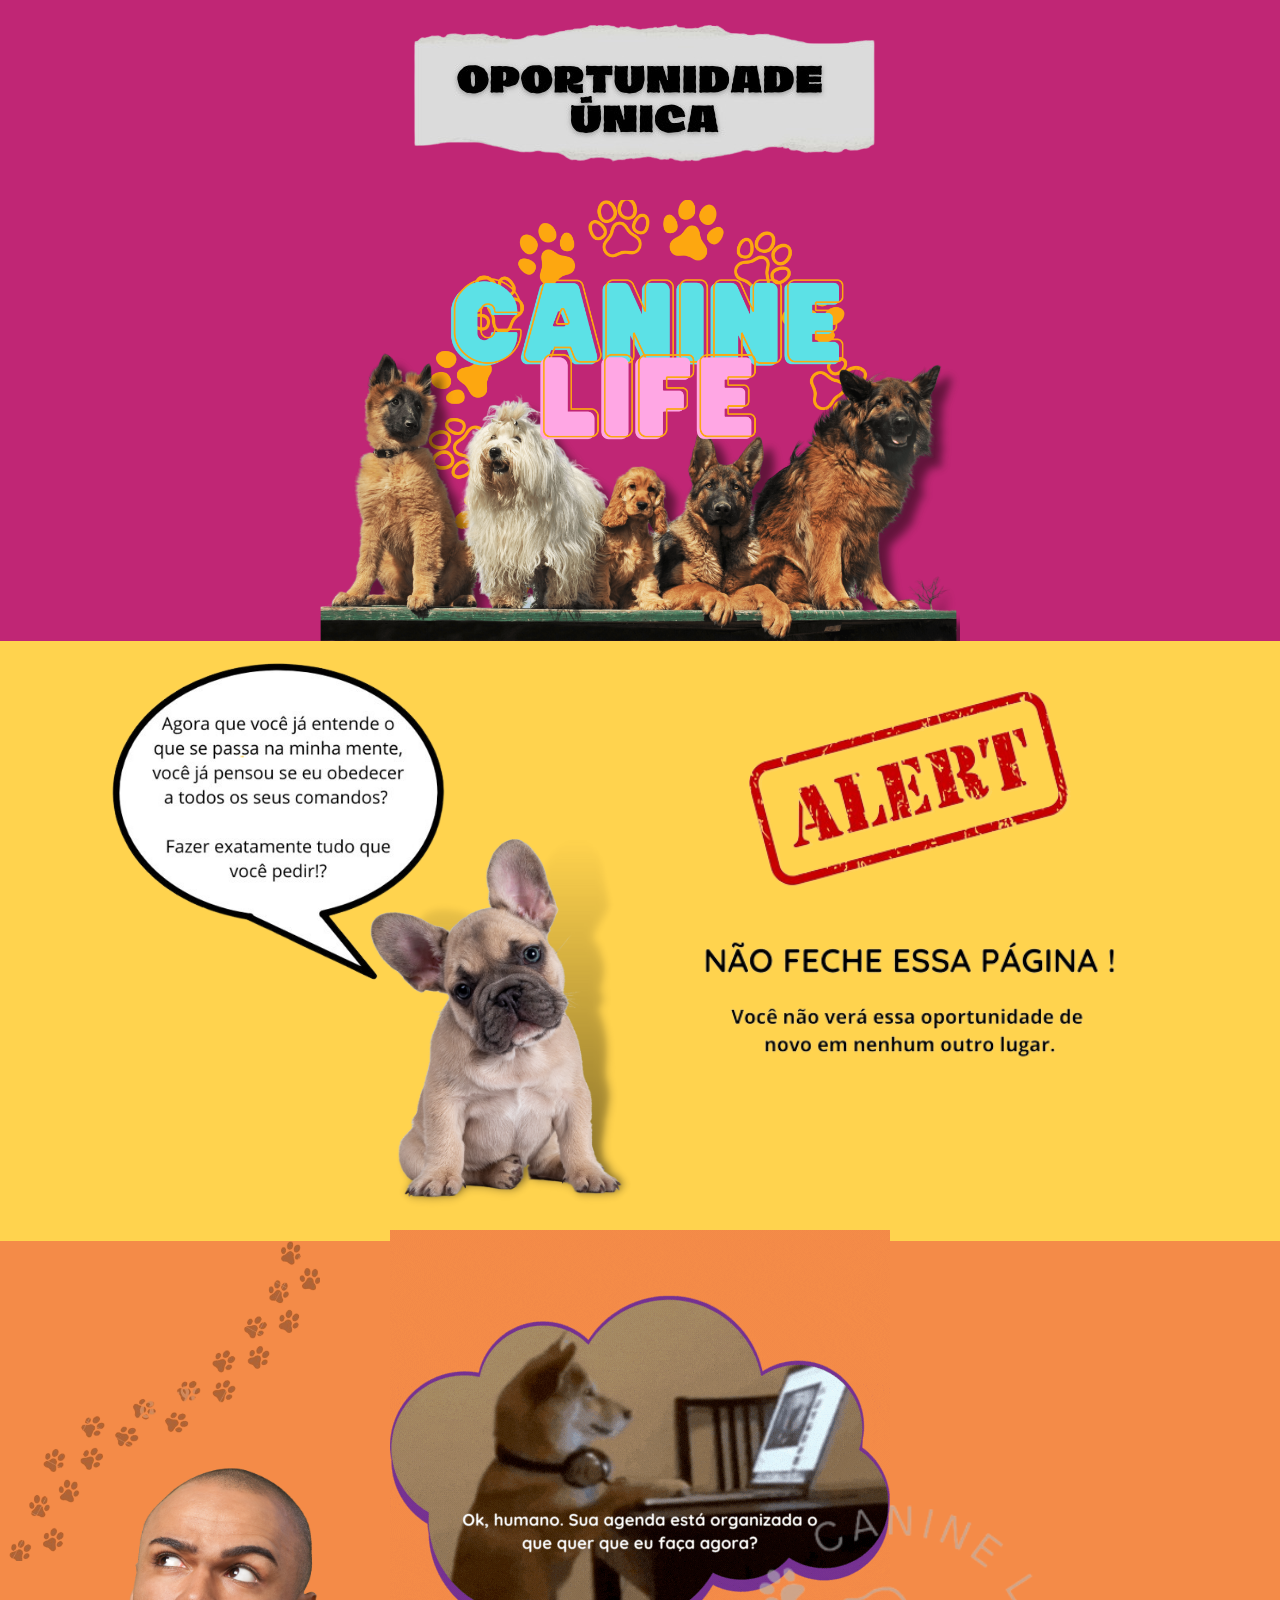
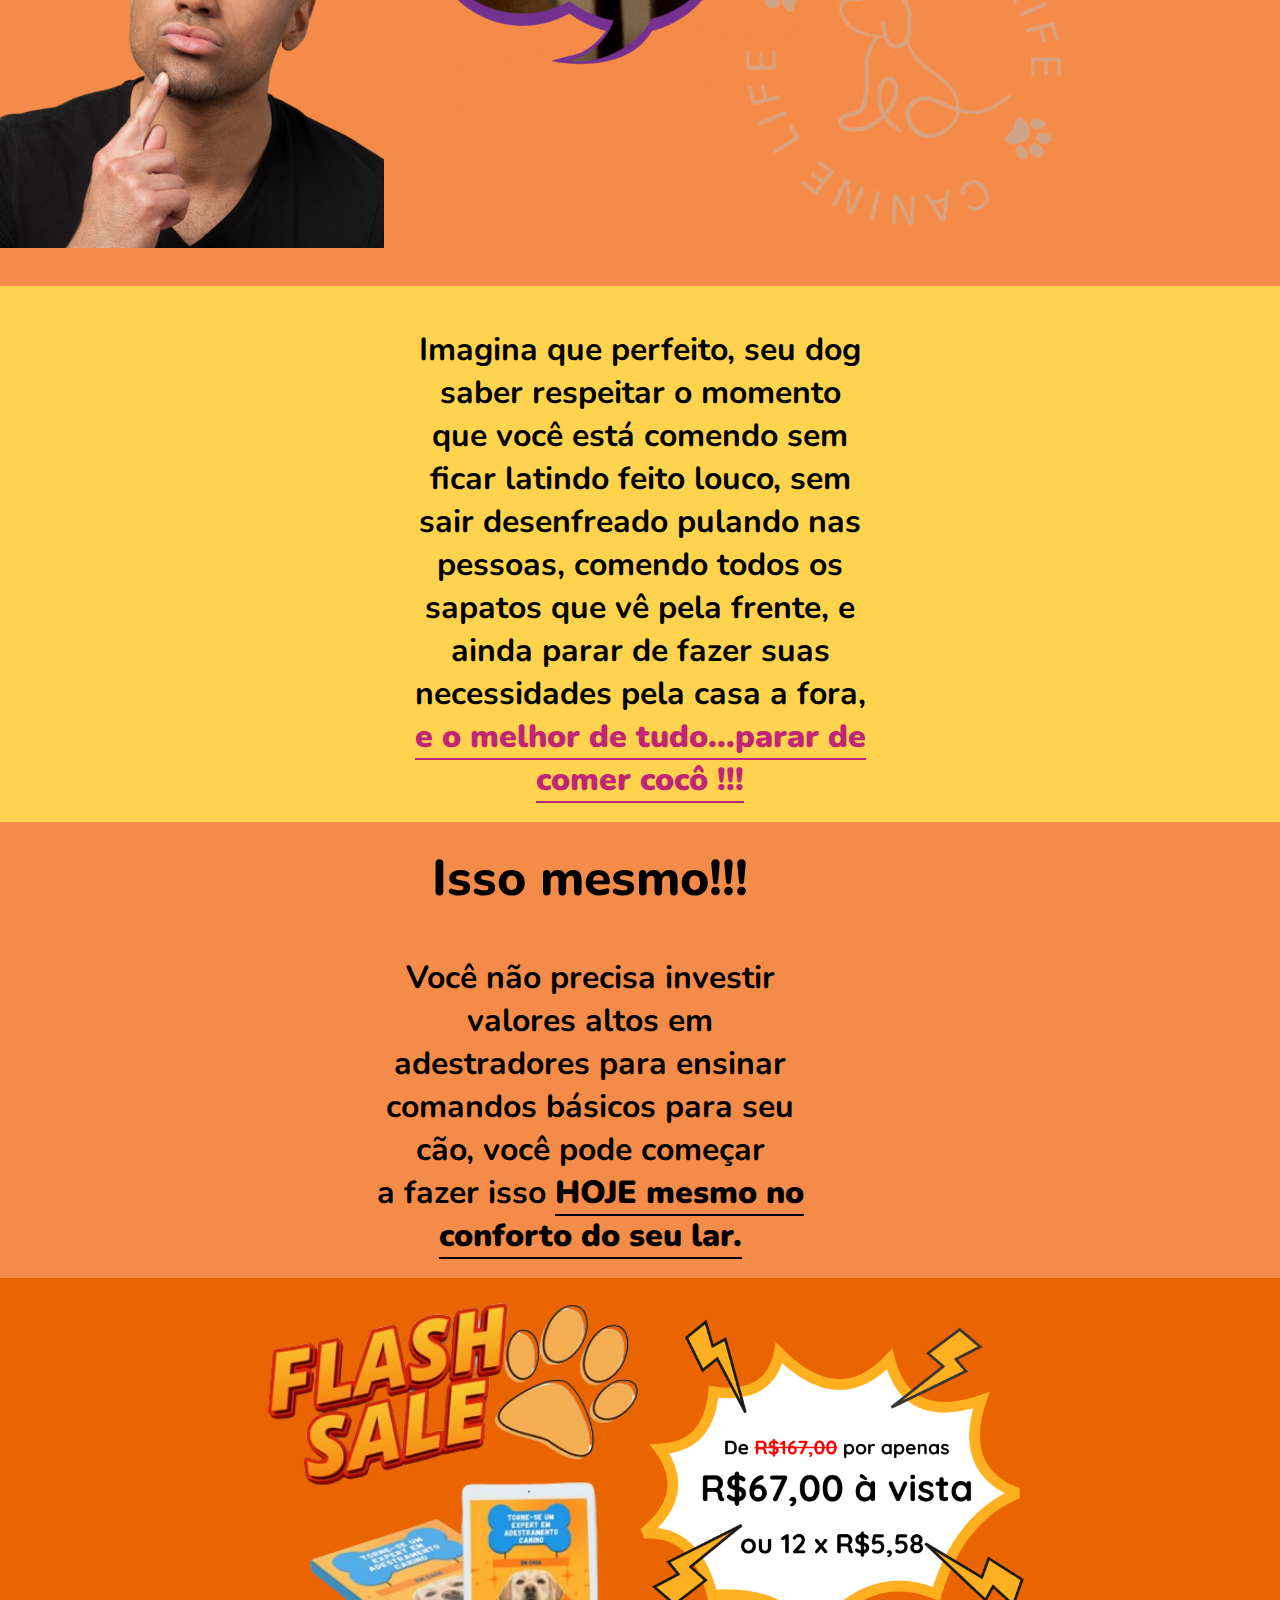
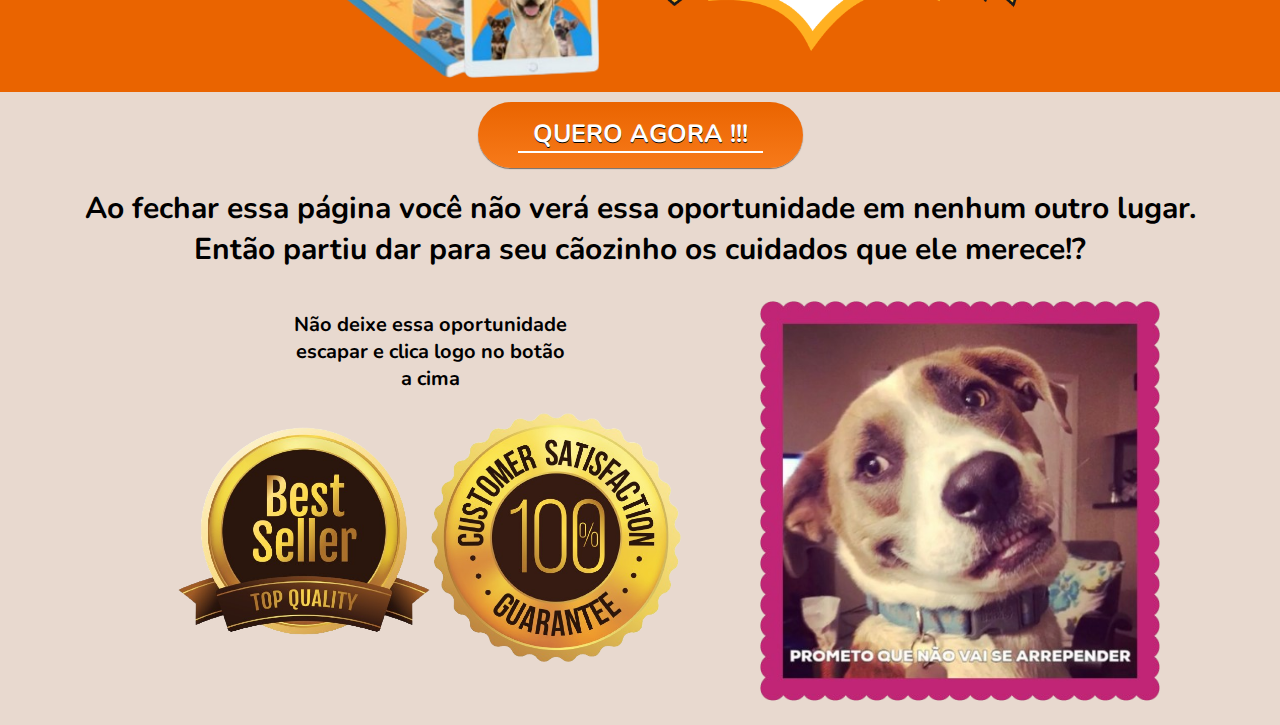
==== UPSELL/index.html @ 682af342 "Add files via upload" ====
<!DOCTYPE html>
<html lang="en">
<head>
    <meta charset="UTF-8">
    <meta name="viewport" content="width=device-width, initial-scale=1.0">
    <title>Cão</title>
    <link rel="stylesheet" href="./cont/style.css" type="text/css" media="all">
    <link rel="shortcut icon" type="image/png" href="./cont/img/Logo/Logo Canine Life.png">
    <link rel="stylesheet" href="./cont/bootstrap.min.css" integrity="sha384-MCw98/SFnGE8fJT3GXwEOngsV7Zt27NXFoaoApmYm81iuXoPkFOJwJ8ERdknLPMO" crossorigin="anonymous">

</head>
<body>
    <section class="section-topo">
        <div class="container">
            <div class="text-logo">
                <img src="./s0.png" alt="">
                <img width="50%" src="Canine Life (1).png" alt="">
            </div>
        </div>
    </section>

    <section class="section-2">
        <div class="container">
            <div class="text-logo-2">
                <div class="aviso zz">
                    <img src="./s2-2.png" alt="">
                </div>
                <div class="cachorro zz">
                    <img src="./s2-1.png" alt="">
                </div>
                <div class="balao zz">
                    <img src="./s2-3.png" alt="">
                </div>
            </div>
        </div>
    </section>

    <section class="section-4">
        <div class="container">
            <div class="text-logo-4">
                <div class="patinhas">
                    <img width="50%" src="s4-2.png"></img>
                </div>
                <div class="gif">
                    <img src="./s4-1.gif" alt="">
                </div>
                <div class="logo">
                    <img src="s4-3.png" alt="">
                    <img style="position: relative; left: 25%; opacity: 0.6;
                    @media only screen and (max-width: 700px) {
                      left: 20%;
                    }" src="ddss.png" alt="">
                    
                </div>
                
            </div>
        </div>
    </section>

    <section class="section-5">
        <div class="container">
            <div class="text-logo-5">
                <img src="./s5-1.gif" alt="">
                <h1 class="">Imagina que perfeito, seu dog<br> saber respeitar o momento<br> que você está comendo sem<br> ficar latindo feito louco, sem<br> sair desenfreado pulando nas<br> pessoas, comendo todos os<br> sapatos que vê pela frente, e<br> ainda parar de fazer suas<br> necessidades pela casa a fora,<br> <b style="color: #C02675; border-bottom: 2px solid #C02675;"> e o melhor de tudo...parar de <br> comer cocô !!!</b></h1>
            </div>
        </div>
    </section>

    <section class="section-6">
        <div class="container">
            <div class="text-logo-6">
                <img src="./s6-1.gif" alt="">
                <h1 class=""><b style="font-weight: 800; font-size: 50px;" >Isso mesmo!!!</b><br><br> Você não precisa investir<br> valores altos em<br> adestradores para ensinar<br> comandos básicos para seu<br> cão, você pode começar<br> a fazer isso <b style="border-bottom: 2px solid #000000;">HOJE mesmo no <br> conforto do seu lar.</b></h1>
            </div>
        </div>
    </section>

    <section class="section-3">
        <div class="container">
            <div class="text-logo-3">
                <img src="./s6.png" alt="">
                <img src="./s6-2.png" alt="">
            </div>
        </div>
    </section>

    <footer class="footer">
        <div class="container">
            <div class="footer-interno">
                <div style="text-align: center;">
                    <a href="" class="a-btn" style="text-decoration: none; text-align: center;">
                        <span class="span-btn" style="border-bottom: 2px solid #ffffff;">QUERO AGORA !!!</span>
                    </a>
                </div>
                <div>
                    <h1>Ao fechar essa página você não verá essa oportunidade em nenhum outro lugar.<br>
                        Então partiu dar para seu cãozinho os cuidados que ele merece!?</h1>
                </div>
                <div class="serie">
                    <div class="inter-mg">
                        <h3>Não deixe essa oportunidade <br> escapar e clica logo no botão <br> a cima</h3>
                        <div class="inter-mg-dd">
                            <img src="s7-2.png" alt="">
                            <img src="s7-1.png" alt="">
                        </div>

                    </div>
                    <div class="cahor-mg">
                        <img src="s7-3.png" alt="">
                    </div>
                    
                </div>

            </div>
        </div>
    </footer>

    <script src="https://code.jquery.com/jquery-3.3.1.slim.min.js" integrity="sha384-q8i/X+965DzO0rT7abK41JStQIAqVgRVzpbzo5smXKp4YfRvH+8abtTE1Pi6jizo" crossorigin="anonymous"></script>
    <script src="https://cdnjs.cloudflare.com/ajax/libs/popper.js/1.14.3/umd/popper.min.js" integrity="sha384-ZMP7rVo3mIykV+2+9J3UJ46jBk0WLaUAdn689aCwoqbBJiSnjAK/l8WvCWPIPm49" crossorigin="anonymous"></script>
    <script src="https://stackpath.bootstrapcdn.com/bootstrap/4.1.3/js/bootstrap.min.js" integrity="sha384-ChfqqxuZUCnJSK3+MXmPNIyE6ZbWh2IMqE241rYiqJxyMiZ6OW/JmZQ5stwEULTy" crossorigin="anonymous"></script>
    <script src="./cont/js/com.js"></script>
</body>
</html>
---- UPSELL/cont/style.css ----
/* Reset */
@import url("https://fonts.googleapis.com/css2?family=Nunito:wght@200;400;700;800;900&display=swap");
body{
    display: contents;
}
/* Reset */

/* section-topo */
.section-topo{
    background-color: #C02675;
}

.section-topo .text-logo{
    display: flex;
    flex-direction: column;
    align-items: center;
}
/* section-topo */

/* section-2 */
.section-2{
    background-color: #FFD34E;
    height: 600px;
}

.section-2 .text-logo-2{
    text-align: center;
    display: flex;
    flex-direction: row-reverse;
    justify-content: center;
}

.section-2 .text-logo-2 .zz{

    width: 33%;
}

.section-2 .text-logo-2 .balao{
    display: flex;
    position: relative;
    left: 70px;
}

.section-2 .text-logo-2 .balao img{
    width: 100%;
    height: 80%;
}

.section-2 .text-logo-2 .cachorro{
    display: flex;
    position: relative;
    right: 160px;
    top: 150px;
}

.section-2 .text-logo-2 .cachorro img{
    width: 110%;
}

.section-2 .text-logo-2 .aviso{
    position: relative;
    right: 151px;
    top: 50px;
}

.section-2 .text-logo-2 .aviso img{
    width: 100%;
    height: 80%;
}

/* section-2 */

/* section-3 */
.section-3{
    background: #EA6400;
}

.section-3 .text-logo-3{
    text-align: center;
    display: flex;
    justify-content: center;
    align-items: center;
}

.section-3 .text-logo-3 img{
    width: 30%;
    height: 20%;
}
/* section-3 */

/* section-4 */
.section-4{
    background-color: #F48B48;
    height: 645px;
}

.section-4 .text-logo-4 .patinhas{
    width: 50%;
}

.section-4 .text-logo-4 .gif{
    text-align: center;
    position: relative;
    top: -335px;
}


.section-4 .text-logo-4 .logo {
    position: relative;
    top: -605px;
}

.section-4 .text-logo-4 .logo img{
    width: 30%;
}
/* section-4 */

/* section-5 */
.section-5 {
    background-color: #FFD34E;
}

.section-5 .text-logo-5{
    display: flex;
    align-items: center;
    font-family: Nunito, sans-serif;
    text-align: center;
    font-size: 600;
    justify-content: center;
    flex-direction: column;
}

.section-5 .text-logo-5 img{
    padding: 10px 50px;
}
/* section-5 */

/* section-6 */
.section-6 {
    background-color: #F48B48;
}

.section-6 .text-logo-6{
    display: flex;
    flex-direction: row-reverse;
    align-items: center;
    font-family: Nunito, sans-serif;
    text-align: center; 
    font-size: 600;
    justify-content: center;
}

.section-6 .text-logo-6 img{
    padding: 10px 50px;
}
/* section-6 */

/* footer */
.footer{
    background: #E8D9CF;
    padding: 10px;
}

.footer .footer-interno{
    text-align: center;
}

.footer .footer-interno h1{
    font-size: 30px;
    font-family: Nunito, sans-serif;
    text-align: center; 
    font-size: 600;
}

.footer .footer-interno h3{
    font-size: 20px;
    font-family: Nunito, sans-serif;
    text-align: center; 
    font-size: 600;
}

.footer .footer-interno .serie {
    display: flex;
}

.footer .footer-interno .serie .cahor-mg img{
    position: relative;
    left: -100px;
    width: 100%;
}

.footer .footer-interno .serie .inter-mg-dd{
    display: flex;
    justify-content: center;
    align-items: center;
}

.footer .footer-interno .serie .inter-mg-dd img{
    width: 30%;
}
/* footer */

.a-btn {
    font-family: Nunito, sans-serif;
    text-align: center; 
    position:relative!important; display: inline-block!important; 
    padding: 15px 40px; border-color: #8120ff; border-width: 0px; 
    border-radius: 35px; 
    background: linear-gradient(to bottom, #EA6400 0%, #f77a1a 100%); 
    box-shadow: 0px 1px 1px 0px rgba(0,0,0,0.5); 
    }
    .span-btn {
        -webkit-font-smoothing: antialiased; 
        text-align: center;
        margin: 0; 
        border: 0; 
        display: block; 
        position: relative; 
        z-index: 1; 
        padding: 0 15px; 
        white-space: normal; 
        font-size: 25px;
        color: #ffffff; 
        font-weight: bold; 
        text-shadow: #000000 0px 1px 0px;
    }
    .span-btn2 {
        text-align: center;
        display: block; 
        font-family: Nunito, sans-serif;
        font-size: 15px;
        color: #000000; 
    }

/* responsivo */

@media (max-width: 700px) {
    /* section-topo */
    .section-topo{
        background-color: #C02675;
    }

    .section-topo .text-logo{
        display: flex;
        flex-direction: column;
        align-items: center;
    }

    .section-topo .text-logo img{
        width: 80%;
    }
    /* section-topo */

    /* section-2 */
    .section-2{
        background-color: #FFD34E;
        height: 360px;
    }

    .section-2 .text-logo-2{
        text-align: center;
        display: flex;
        flex-direction: row-reverse;
        justify-content: center;
    }

    .section-2 .text-logo-2 .zz{

        width: 33%;
    }

    .section-2 .text-logo-2 .balao{
        display: flex;
        position: relative;
        left: 30px;
    }

    .section-2 .text-logo-2 .balao img{
        width: 120%;
        height: 80%;
    }

    .section-2 .text-logo-2 .cachorro{
        display: flex;
        position: relative;
        right: 22px;
        text-align: center;
        top: 60px;
    }

    .section-2 .text-logo-2 .cachorro img{
        width: 150%;
    }

    .section-2 .text-logo-2 .aviso{
        position: relative;
        right: 127px;
        top: 212px;
    }

    .section-2 .text-logo-2 .aviso img{
        width: 130%;
        height: 80%;
    }

    /* section-2 */

    /* section-3 */
    .section-3{
        background: #EA6400;
    }

    .section-3 .text-logo-3{
        text-align: center;
        display: flex;
        justify-content: center;
        align-items: center;
        padding: 10px;
        flex-direction: column;
    }

    .section-3 .text-logo-3 img{
        width: 80%;
        height: 30%;
    }
    /* section-3 */

    /* section-4 */
    .section-4{
        background-color: #F48B48;
        height: 400px;
    }

    .section-4 .text-logo-4 .patinhas{
        width: 50%;
    }

    .section-4 .text-logo-4 .gif{
        text-align: center;
        position: relative;
        top: -50px;
    }

    .section-4 .text-logo-4 .gif img{
        width: 80%;
    }

    .section-4 .text-logo-4 .logo {
        position: relative;
        top: -130px;
    }

    .section-4 .text-logo-4 .logo img{
        width: 40%;
    }
    /* section-4 */

    /* section-5 */
    .section-5 {
        background-color: #FFD34E;
    }

    .section-5 .text-logo-5{
        display: flex;
        align-items: center;
        font-family: Nunito, sans-serif;
        text-align: center; 
        font-size: 600;
        justify-content: center;
    }

    .section-5 .text-logo-5 img{
        width: 100%;
    }
    /* section-5 */

    /* section-6 */
    .section-6 {
        background-color: #F48B48;
    }

    .section-6 .text-logo-6{
        display: flex;
        flex-direction: column;
        align-items: center;
        font-family: Nunito, sans-serif;
        text-align: center;
        font-size: 600;
        justify-content: center;
    }

    .section-6 .text-logo-6 img{
        width: 100%;
    }
    /* section-6 */

    /* footer */
    .footer{
        background: #E8D9CF;
        padding: 10px;
    }

    .footer .footer-interno{
        text-align: center;
    }

    .footer .footer-interno h1{
        font-size: 30px;
        font-family: Nunito, sans-serif;
        text-align: center; 
        font-size: 600;
    }

    .footer .footer-interno h3{
        font-size: 20px;
        font-family: Nunito, sans-serif;
        text-align: center; 
        font-size: 600;
    }

    .footer .footer-interno .serie {
        display: flex;
        flex-direction: column-reverse;
    }

    .footer .footer-interno .serie .cahor-mg img{
        position: relative;
        left: -0px;
        width: 95%;
    }

    .footer .footer-interno .serie .inter-mg-dd{
        display: flex;
        justify-content: center;
        align-items: center;
    }

    .footer .footer-interno .serie .inter-mg-dd img{
        width: 50%;
    }
    /* footer */

    .a-btn {
        font-family: Nunito, sans-serif;
        text-align: center; 
        position:relative!important; display: inline-block!important; 
        padding: 15px 40px; border-color: #8120ff; border-width: 0px; 
        border-radius: 35px; 
        background: linear-gradient(to bottom, #EA6400 0%, #f77a1a 100%); 
        box-shadow: 0px 1px 1px 0px rgba(0,0,0,0.5); 
        }
        .span-btn {
            -webkit-font-smoothing: antialiased; 
            text-align: center;
            margin: 0; 
            border: 0; 
            display: block; 
            position: relative; 
            z-index: 1; 
            padding: 0 15px; 
            white-space: normal; 
            font-size: 25px;
            color: #ffffff; 
            font-weight: bold; 
            text-shadow: #000000 0px 1px 0px;
        }
        .span-btn2 {
            text-align: center;
            display: block; 
            font-family: Nunito, sans-serif;
            font-size: 15px;
            color: #000000; 
        }

    /* responsivo */
    }
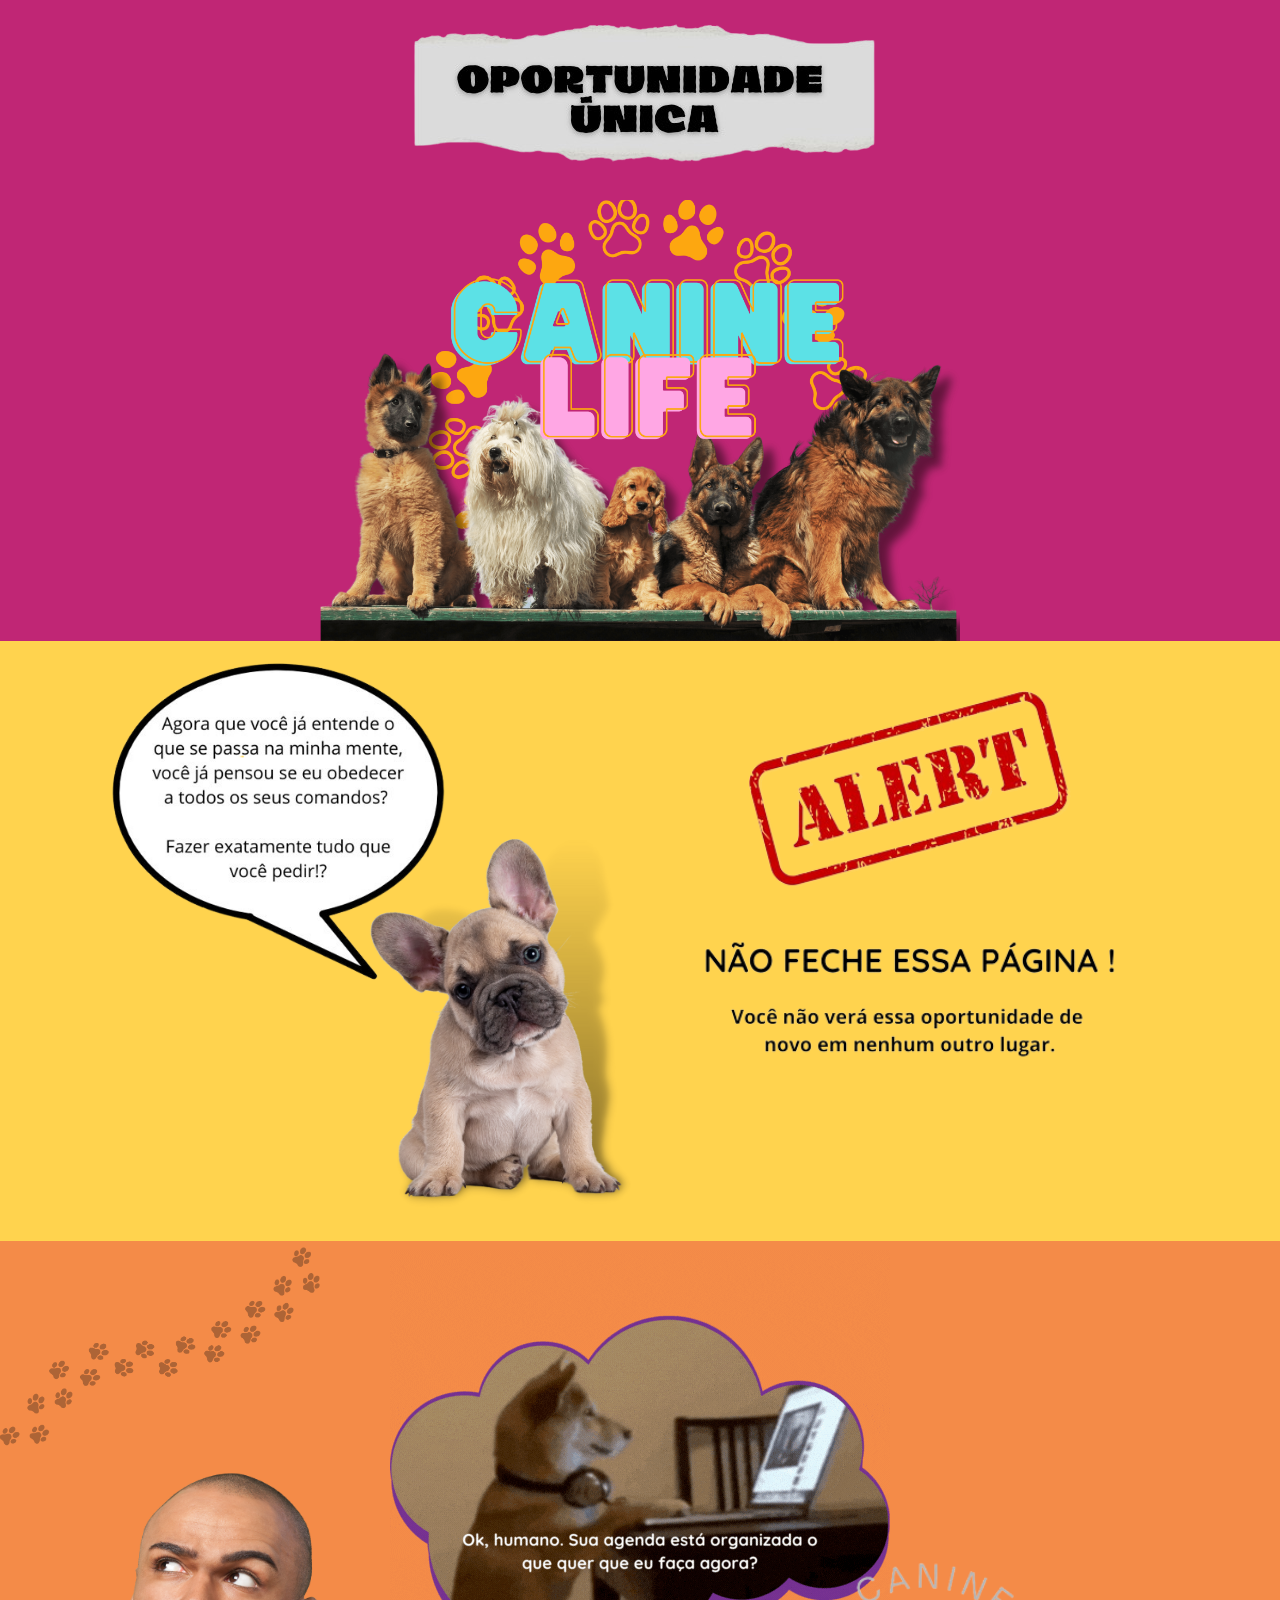
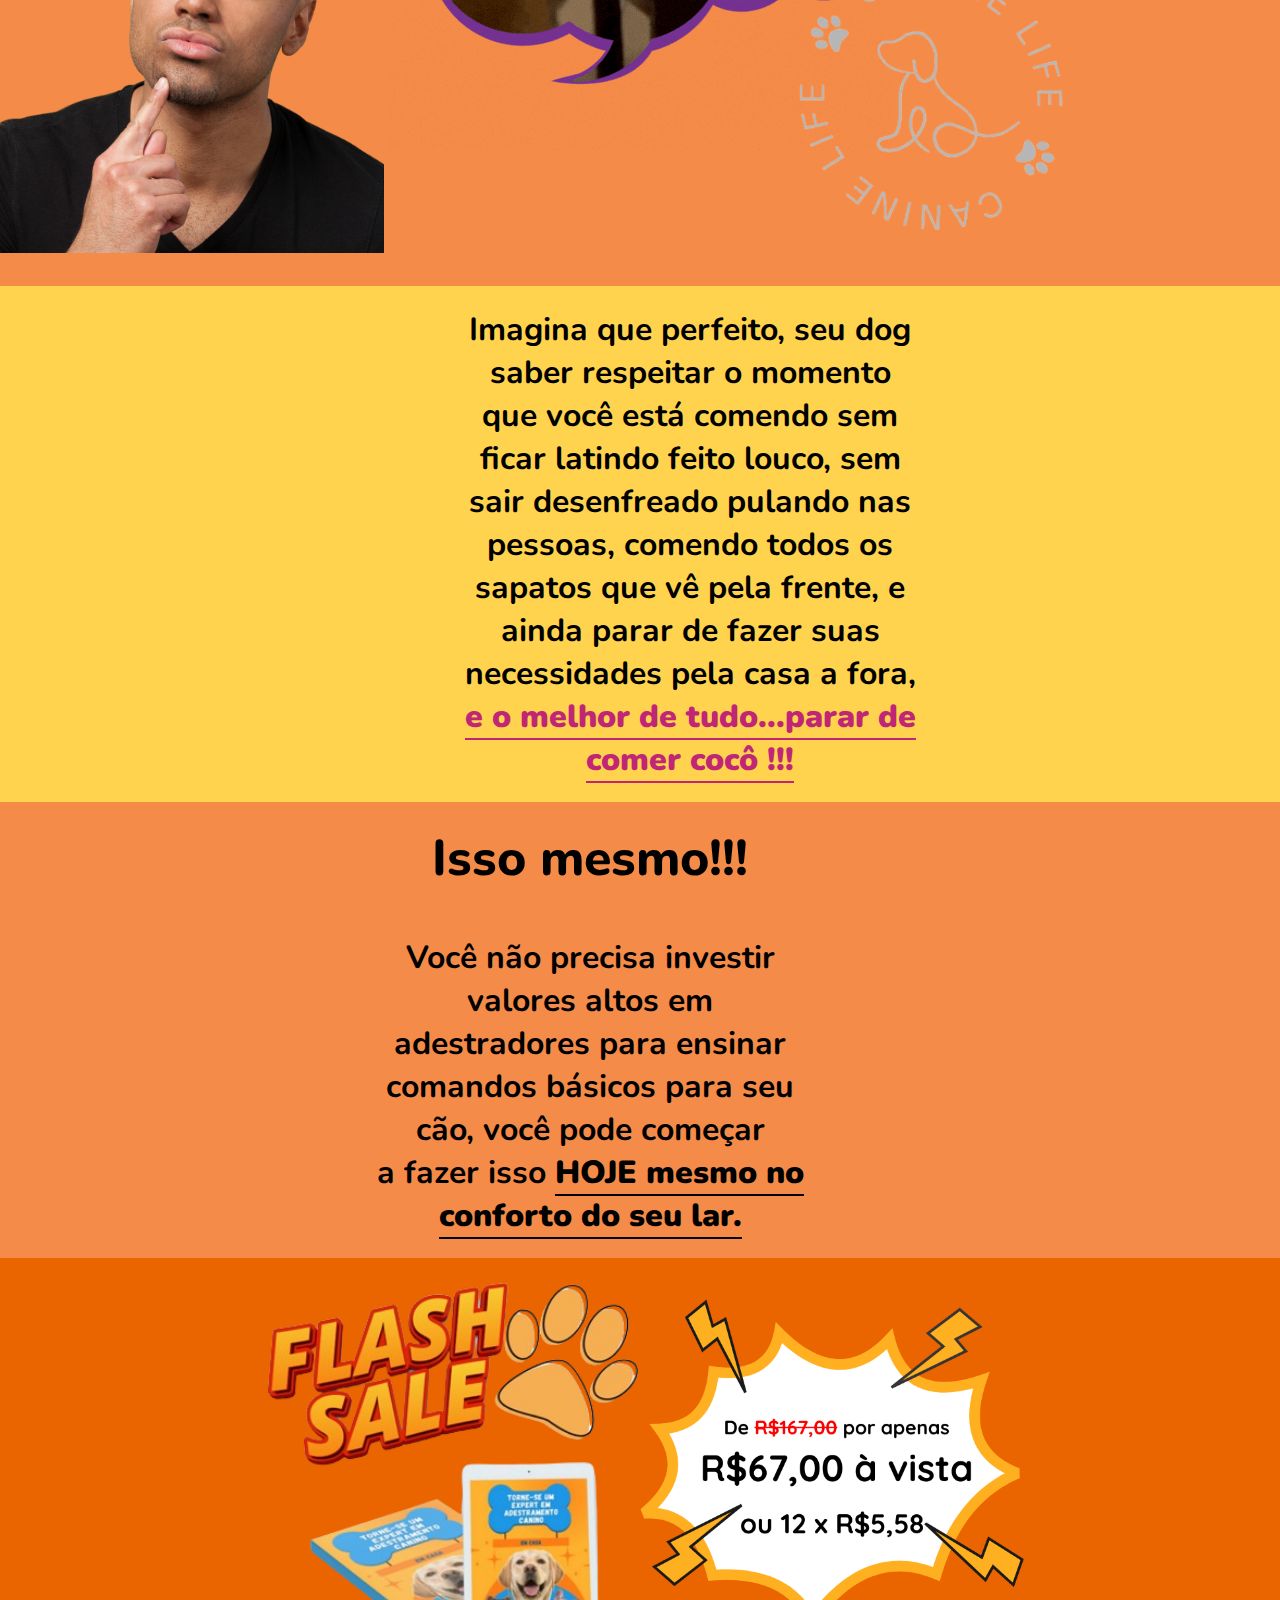
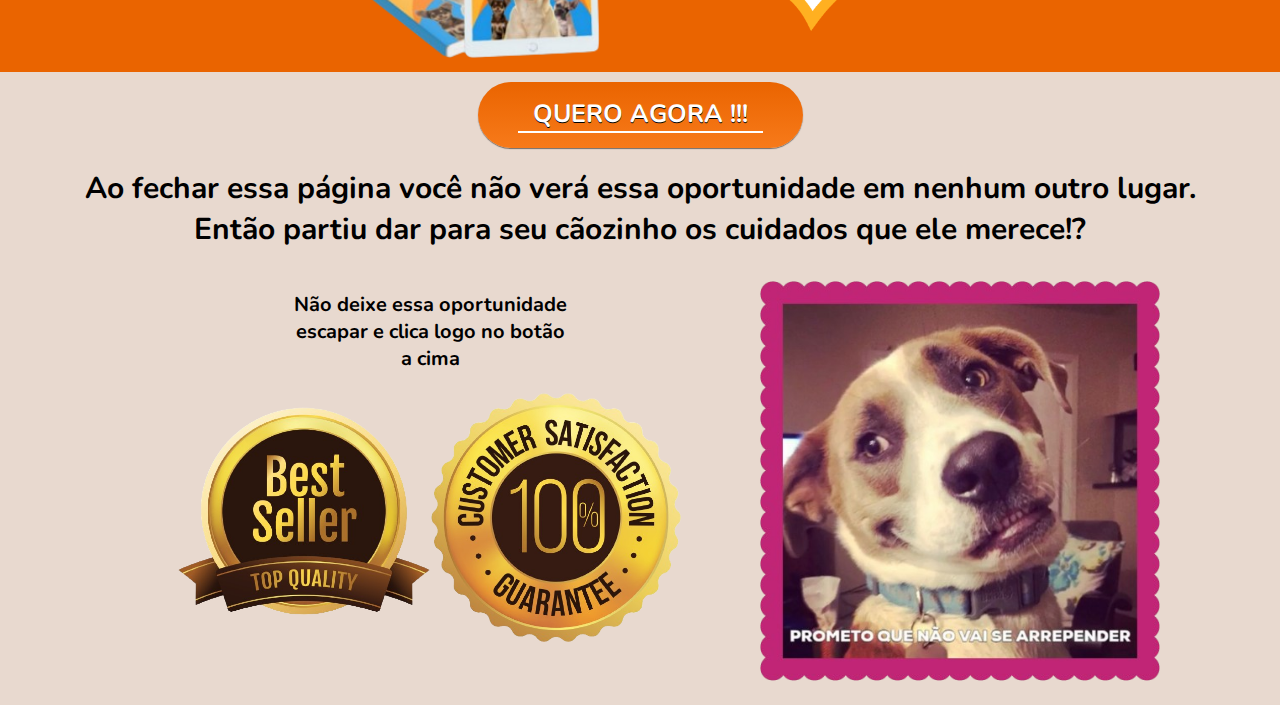
==== commit b8288508: "Add files via upload" ====
--- a/UPSELL/index.html
+++ b/UPSELL/index.html
@@ -46,13 +46,10 @@
                 </div>
                 <div class="logo">
                     <img src="s4-3.png" alt="">
-                    <img style="position: relative; left: 25%; opacity: 0.6;
-                    @media only screen and (max-width: 700px) {
-                      left: 20%;
-                    }" src="ddss.png" alt="">
-                    
+                    <div class="ddss">
+                        <img class="ddss" style="position: relative; filter: brightness(-50%) opacity(0.6);" src="ddss.png" alt="">
+                    </div>
                 </div>
-                
             </div>
         </div>
     </section>
--- a/UPSELL/cont/style.css
+++ b/UPSELL/cont/style.css
@@ -101,18 +101,25 @@
 .section-4 .text-logo-4 .gif{
     text-align: center;
     position: relative;
-    top: -335px;
-}
-
+    top: -200px;
+}
 
 .section-4 .text-logo-4 .logo {
     position: relative;
-    top: -605px;
+    display: flex;
+    top: -485px;
+    align-items: flex-end;
 }
 
 .section-4 .text-logo-4 .logo img{
     width: 30%;
 }
+
+.section-4 .text-logo-4 .logo .ddss{
+    width: 50%;
+    left: 60%;
+}
+
 /* section-4 */
 
 /* section-5 */
@@ -127,7 +134,6 @@
     text-align: center;
     font-size: 600;
     justify-content: center;
-    flex-direction: column;
 }
 
 .section-5 .text-logo-5 img{
@@ -254,7 +260,7 @@
     /* section-2 */
     .section-2{
         background-color: #FFD34E;
-        height: 360px;
+        height: 390px;
     }
 
     .section-2 .text-logo-2{
@@ -328,30 +334,35 @@
     /* section-4 */
     .section-4{
         background-color: #F48B48;
-        height: 400px;
+        height: auto;
     }
 
     .section-4 .text-logo-4 .patinhas{
-        width: 50%;
+        width: 100%;
     }
 
     .section-4 .text-logo-4 .gif{
         text-align: center;
         position: relative;
-        top: -50px;
+        top: 0px;
     }
 
     .section-4 .text-logo-4 .gif img{
-        width: 80%;
+        width: 70%;
     }
 
     .section-4 .text-logo-4 .logo {
-        position: relative;
-        top: -130px;
+        display: flex;
+        position: relative;
+        top: 0px;
     }
 
     .section-4 .text-logo-4 .logo img{
         width: 40%;
+    }
+    .section-4 .text-logo-4 .logo .ddss{
+        width: 70%;
+        left: 15%;
     }
     /* section-4 */
 
@@ -367,6 +378,7 @@
         text-align: center; 
         font-size: 600;
         justify-content: center;
+        flex-direction: column;
     }
 
     .section-5 .text-logo-5 img{
